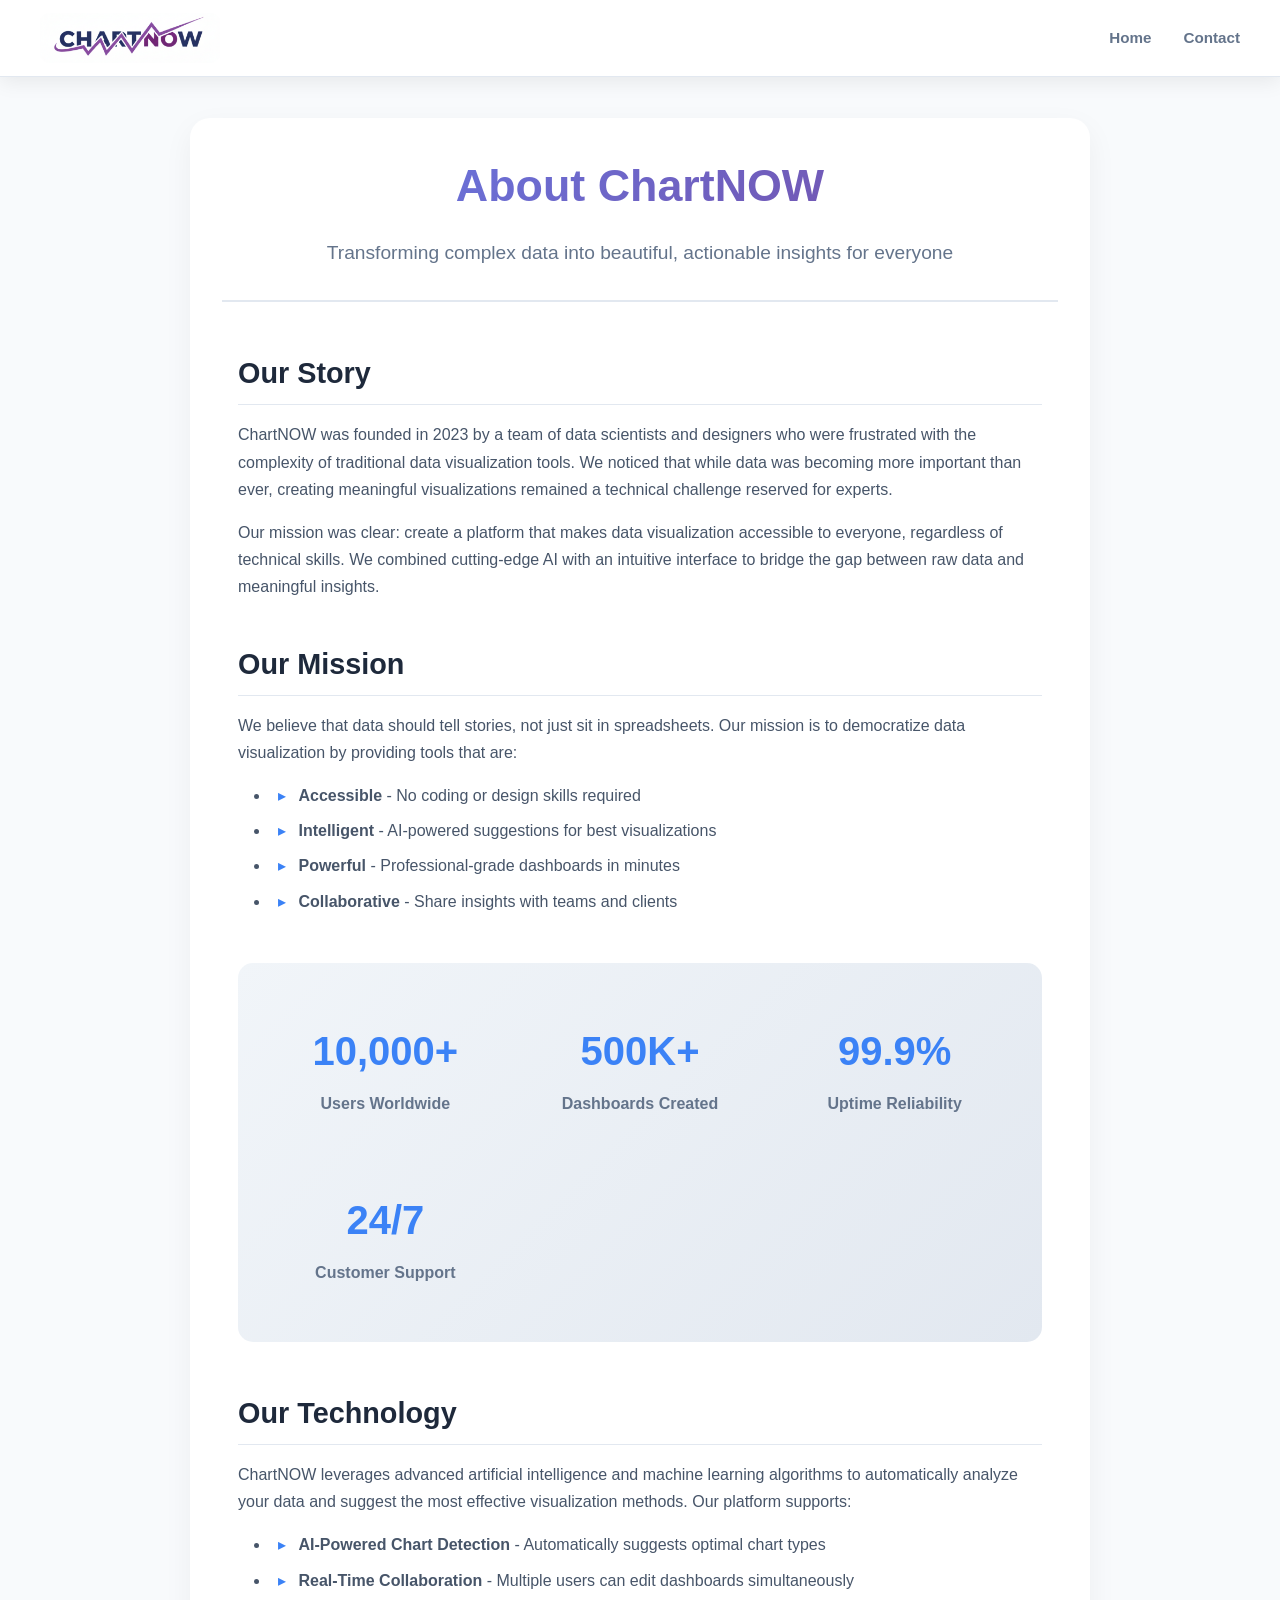
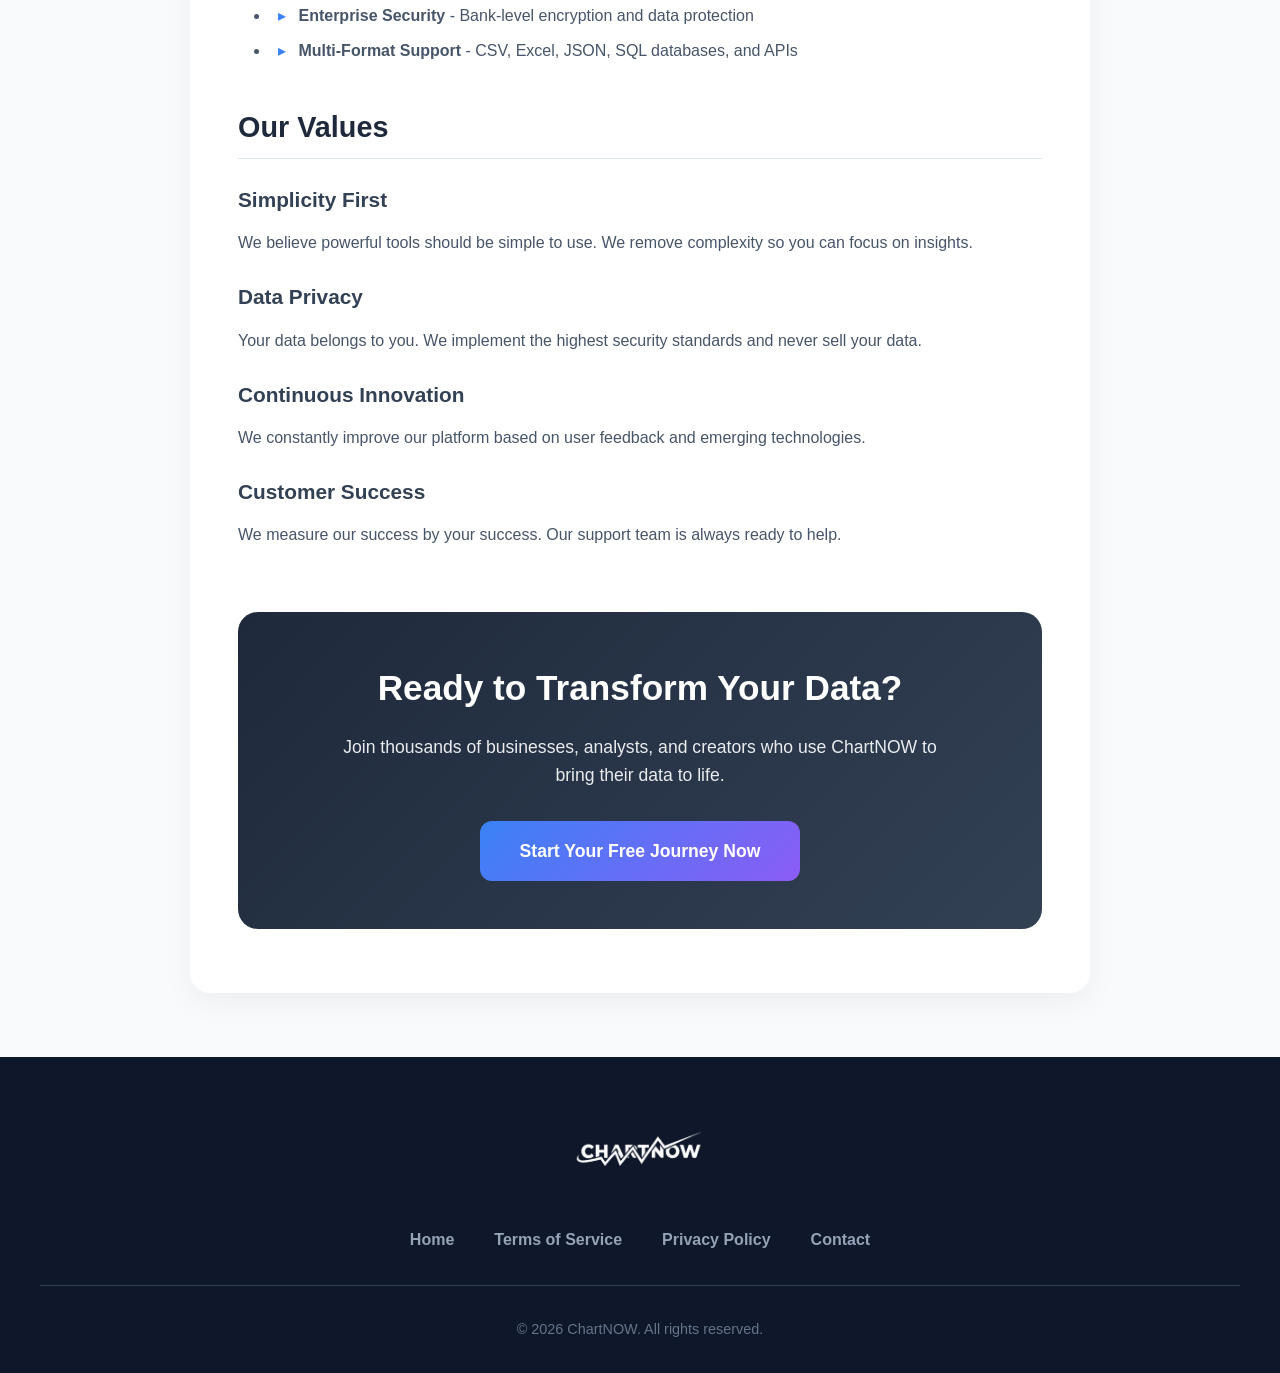
==== about.html @ 1c7181b8 "first commit" ====
<!DOCTYPE html>
<html lang="en">
  <head>
    <meta charset="UTF-8" />
    <meta name="viewport" content="width=device-width, initial-scale=1.0" />
    <title>About ChartNOW - Your Data Visualization Partner</title>
    <style>
      /* ===== RESET & BASE ===== */
      * {
        box-sizing: border-box;
        margin: 0;
        padding: 0;
        font-family: "Segoe UI", Arial, sans-serif;
      }

      body {
        background: #f8fafc;
        color: #1e293b;
        line-height: 1.6;
        padding-top: 70px;
      }

      /* ===== FIXED NAVBAR ===== */
      .navbar {
        position: fixed;
        top: 0;
        left: 0;
        width: 100%;
        background: white;
        box-shadow: 0 4px 20px rgba(0, 0, 0, 0.08);
        z-index: 1000;
        padding: 0.8rem 2rem;
        border-bottom: 1px solid #e2e8f0;
      }

      .navbar-container {
        max-width: 1200px;
        margin: 0 auto;
        display: flex;
        justify-content: space-between;
        align-items: center;
      }

      .navbar-brand {
        display: flex;
        align-items: center;
        gap: 12px;
        text-decoration: none;
      }

      .navbar-brand img {
        height: 80px;
        width: auto;
        max-width: 400px;
        object-fit: contain;
      }

      .navbar-brand img {
        height: 50px;
        width: 180px;
        border-radius: 10px;
        object-fit: cover;
      }

      .brand-name {
        font-size: 1.4rem;
        font-weight: 800;
        color: #1e293b;
        letter-spacing: -0.5px;
      }

      .ai-text {
        background: linear-gradient(135deg, #3b82f6, #8b5cf6);
        -webkit-background-clip: text;
        -webkit-text-fill-color: transparent;
        background-clip: text;
      }

      .navbar-links {
        display: flex;
        gap: 2rem;
        align-items: center;
      }

      .nav-link {
        color: #64748b;
        text-decoration: none;
        font-weight: 600;
        font-size: 0.95rem;
        transition: color 0.3s;
        padding: 0.5rem 0;
        position: relative;
      }

      .nav-link:hover {
        color: #3b82f6;
      }

      .nav-link::after {
        content: "";
        position: absolute;
        bottom: 0;
        left: 0;
        width: 0;
        height: 2px;
        background: linear-gradient(135deg, #3b82f6, #8b5cf6);
        transition: width 0.3s;
      }

      .nav-link:hover::after {
        width: 100%;
      }

      /* ===== ABOUT CONTENT ===== */
      .about-container {
        max-width: 900px;
        margin: 3rem auto;
        padding: 2rem;
        background: white;
        border-radius: 20px;
        box-shadow: 0 10px 30px rgba(0, 0, 0, 0.05);
      }

      .about-header {
        text-align: center;
        margin-bottom: 3rem;
        padding-bottom: 2rem;
        border-bottom: 2px solid #e2e8f0;
      }

      .about-header h1 {
        font-size: 2.8rem;
        font-weight: 800;
        margin-bottom: 1rem;
        background: linear-gradient(135deg, #667eea 0%, #764ba2 100%);
        -webkit-background-clip: text;
        -webkit-text-fill-color: transparent;
        background-clip: text;
      }

      .about-header p {
        color: #64748b;
        font-size: 1.2rem;
        max-width: 700px;
        margin: 0 auto;
        line-height: 1.6;
      }

      .about-content {
        padding: 0 1rem;
      }

      .about-section {
        margin-bottom: 2.5rem;
      }

      .about-section h2 {
        font-size: 1.8rem;
        font-weight: 700;
        color: #1e293b;
        margin-bottom: 1rem;
        padding-bottom: 0.5rem;
        border-bottom: 1px solid #e2e8f0;
      }

      .about-section h3 {
        font-size: 1.3rem;
        font-weight: 600;
        color: #334155;
        margin: 1.5rem 0 0.8rem;
      }

      .about-section p,
      .about-section ul {
        color: #475569;
        margin-bottom: 1rem;
        line-height: 1.7;
      }

      .about-section ul {
        padding-left: 2rem;
      }

      .about-section li {
        margin-bottom: 0.5rem;
        position: relative;
        padding-left: 0.5rem;
      }

      .about-section li:before {
        content: "▸";
        color: #3b82f6;
        margin-right: 0.5rem;
      }

      /* Stats Section */
      .stats-container {
        display: grid;
        grid-template-columns: repeat(auto-fit, minmax(200px, 1fr));
        gap: 1.5rem;
        margin: 3rem 0;
        padding: 2rem;
        background: linear-gradient(135deg, #f1f5f9 0%, #e2e8f0 100%);
        border-radius: 15px;
      }

      .stat-item {
        text-align: center;
        padding: 1.5rem;
      }

      .stat-number {
        font-size: 2.5rem;
        font-weight: 800;
        color: #3b82f6;
        margin-bottom: 0.5rem;
      }

      .stat-label {
        font-size: 1rem;
        color: #64748b;
        font-weight: 600;
      }

      /* Team Section */
      .team-container {
        display: grid;
        grid-template-columns: repeat(auto-fit, minmax(250px, 1fr));
        gap: 2rem;
        margin: 3rem 0;
      }

      .team-member {
        text-align: center;
        padding: 1.5rem;
        background: #f8fafc;
        border-radius: 15px;
        transition: transform 0.3s;
      }

      .team-member:hover {
        transform: translateY(-5px);
        box-shadow: 0 10px 25px rgba(0, 0, 0, 0.1);
      }

      .member-avatar {
        width: 100px;
        height: 100px;
        border-radius: 50%;
        background: linear-gradient(135deg, #3b82f6, #8b5cf6);
        margin: 0 auto 1rem;
        display: flex;
        align-items: center;
        justify-content: center;
        color: white;
        font-size: 2.5rem;
        font-weight: 700;
      }

      .member-name {
        font-size: 1.3rem;
        font-weight: 700;
        color: #1e293b;
        margin-bottom: 0.5rem;
      }

      .member-role {
        color: #3b82f6;
        font-weight: 600;
        margin-bottom: 1rem;
      }

      .member-bio {
        color: #64748b;
        font-size: 0.95rem;
        line-height: 1.5;
      }

      /* CTA Section */
      .about-cta {
        text-align: center;
        padding: 3rem;
        background: linear-gradient(135deg, #1e293b 0%, #334155 100%);
        border-radius: 20px;
        color: white;
        margin: 4rem 0 2rem;
      }

      .about-cta h2 {
        font-size: 2.2rem;
        font-weight: 800;
        margin-bottom: 1rem;
        color: white;
      }

      .about-cta p {
        font-size: 1.1rem;
        opacity: 0.9;
        margin-bottom: 2rem;
        max-width: 600px;
        margin-left: auto;
        margin-right: auto;
      }

      .cta-button {
        display: inline-block;
        padding: 1rem 2.5rem;
        background: linear-gradient(135deg, #3b82f6, #8b5cf6);
        color: white;
        text-decoration: none;
        border-radius: 12px;
        font-weight: 700;
        font-size: 1.1rem;
        transition: transform 0.3s, box-shadow 0.3s;
      }

      .cta-button:hover {
        transform: translateY(-3px);
        box-shadow: 0 15px 35px rgba(0, 0, 0, 0.2);
      }

      /* ===== FOOTER ===== */
      .site-footer {
        background: #0f172a;
        color: #cbd5e1;
        padding: 3rem 2rem 2rem;
        margin-top: 4rem;
      }

      .footer-container {
        max-width: 1200px;
        margin: 0 auto;
        text-align: center;
      }

      .footer-logo {
        display: flex;
        align-items: center;
        justify-content: center;
        gap: 12px;
        font-size: 1.5rem;
        font-weight: 800;
        color: white;
        margin-bottom: 2rem;
      }

      .footer-logo img {
        height: 40px;
        width: auto;
      }

      .footer-links {
        display: flex;
        justify-content: center;
        gap: 2.5rem;
        margin: 2rem 0;
        flex-wrap: wrap;
      }

      .footer-links a {
        color: #94a3b8;
        text-decoration: none;
        font-weight: 600;
        transition: color 0.3s;
      }

      .footer-links a:hover {
        color: #60a5fa;
      }

      .footer-copyright {
        font-size: 0.9rem;
        color: #64748b;
        padding-top: 2rem;
        border-top: 1px solid #334155;
      }

      img[src="chartnow_white.png"] {
        width: 150px;
        height: 90px;
      }

      /* ===== RESPONSIVE ===== */
      @media (max-width: 768px) {
        .navbar {
          padding: 0.8rem 1rem;
        }

        .about-container {
          margin: 2rem 1rem;
          padding: 1.5rem;
        }

        .about-header h1 {
          font-size: 2.2rem;
        }

        .stats-container {
          grid-template-columns: 1fr;
          padding: 1.5rem;
        }

        .team-container {
          grid-template-columns: 1fr;
        }

        .about-cta {
          padding: 2rem 1rem;
        }

        .footer-links {
          flex-direction: column;
          gap: 1rem;
        }
      }
    </style>
  </head>
  <body>
    <!-- ===== NAVBAR ===== -->
    <nav class="navbar">
      <div class="navbar-container">
        <a href="index.html" class="navbar-brand">
          <img src="chartnow_logo_style5v2.png" alt="ChartNOW Logo" />
        </a>
        <div class="navbar-links">
          <a href="index.html" class="nav-link">Home</a>
          <a href="contact.html" class="nav-link">Contact</a>
        </div>
      </div>
    </nav>

    <!-- ===== ABOUT CONTENT ===== -->
    <div class="about-container">
      <div class="about-header">
        <h1>About ChartNOW</h1>
        <p>
          Transforming complex data into beautiful, actionable insights for
          everyone
        </p>
      </div>

      <div class="about-content">
        <div class="about-section">
          <h2>Our Story</h2>
          <p>
            ChartNOW was founded in 2023 by a team of data scientists and
            designers who were frustrated with the complexity of traditional
            data visualization tools. We noticed that while data was becoming
            more important than ever, creating meaningful visualizations
            remained a technical challenge reserved for experts.
          </p>
          <p>
            Our mission was clear: create a platform that makes data
            visualization accessible to everyone, regardless of technical
            skills. We combined cutting-edge AI with an intuitive interface to
            bridge the gap between raw data and meaningful insights.
          </p>
        </div>

        <div class="about-section">
          <h2>Our Mission</h2>
          <p>
            We believe that data should tell stories, not just sit in
            spreadsheets. Our mission is to democratize data visualization by
            providing tools that are:
          </p>
          <ul>
            <li>
              <strong>Accessible</strong> - No coding or design skills required
            </li>
            <li>
              <strong>Intelligent</strong> - AI-powered suggestions for best
              visualizations
            </li>
            <li>
              <strong>Powerful</strong> - Professional-grade dashboards in
              minutes
            </li>
            <li>
              <strong>Collaborative</strong> - Share insights with teams and
              clients
            </li>
          </ul>
        </div>

        <!-- Stats Section -->
        <div class="stats-container">
          <div class="stat-item">
            <div class="stat-number">10,000+</div>
            <div class="stat-label">Users Worldwide</div>
          </div>
          <div class="stat-item">
            <div class="stat-number">500K+</div>
            <div class="stat-label">Dashboards Created</div>
          </div>
          <div class="stat-item">
            <div class="stat-number">99.9%</div>
            <div class="stat-label">Uptime Reliability</div>
          </div>
          <div class="stat-item">
            <div class="stat-number">24/7</div>
            <div class="stat-label">Customer Support</div>
          </div>
        </div>

        <div class="about-section">
          <h2>Our Technology</h2>
          <p>
            ChartNOW leverages advanced artificial intelligence and machine
            learning algorithms to automatically analyze your data and suggest
            the most effective visualization methods. Our platform supports:
          </p>
          <ul>
            <li>
              <strong>AI-Powered Chart Detection</strong> - Automatically
              suggests optimal chart types
            </li>
            <li>
              <strong>Real-Time Collaboration</strong> - Multiple users can edit
              dashboards simultaneously
            </li>
            <li>
              <strong>Enterprise Security</strong> - Bank-level encryption and
              data protection
            </li>
            <li>
              <strong>Multi-Format Support</strong> - CSV, Excel, JSON, SQL
              databases, and APIs
            </li>
          </ul>
        </div>

        <!-- Team Section
        <div class="about-section">
          <h2>Our Team</h2>
          <p>
            We're a passionate team of data enthusiasts, designers, and
            engineers committed to making data visualization better for
            everyone.
          </p>
          <div class="team-container">
            <div class="team-member">
              <div class="member-avatar">AJ</div>
              <div class="member-name">Alex Johnson</div>
              <div class="member-role">CEO & Founder</div>
              <div class="member-bio">
                Former data scientist with 10+ years in data visualization and
                AI research.
              </div>
            </div>

            <div class="team-member">
              <div class="member-avatar">MS</div>
              <div class="member-name">Maria Sanchez</div>
              <div class="member-role">Head of Product</div>
              <div class="member-bio">
                UI/UX expert focused on creating intuitive data experiences.
              </div>
            </div>

            <div class="team-member">
              <div class="member-avatar">DR</div>
              <div class="member-name">David Chen</div>
              <div class="member-role">Lead AI Engineer</div>
              <div class="member-bio">
                Machine learning specialist with PhD in Computer Science.
              </div>
            </div>
          </div>
        </div> -->

        <div class="about-section">
          <h2>Our Values</h2>
          <h3>Simplicity First</h3>
          <p>
            We believe powerful tools should be simple to use. We remove
            complexity so you can focus on insights.
          </p>

          <h3>Data Privacy</h3>
          <p>
            Your data belongs to you. We implement the highest security
            standards and never sell your data.
          </p>

          <h3>Continuous Innovation</h3>
          <p>
            We constantly improve our platform based on user feedback and
            emerging technologies.
          </p>

          <h3>Customer Success</h3>
          <p>
            We measure our success by your success. Our support team is always
            ready to help.
          </p>
        </div>

        <!-- CTA Section -->
        <div class="about-cta">
          <h2>Ready to Transform Your Data?</h2>
          <p>
            Join thousands of businesses, analysts, and creators who use
            ChartNOW to bring their data to life.
          </p>
          <a href="index.html" class="cta-button"
            >Start Your Free Journey Now</a
          >
        </div>
      </div>
    </div>

    <!-- ===== FOOTER ===== -->
    <footer class="site-footer">
      <div class="footer-container">
        <div class="footer-logo">
          <img
            src="chartnow_white.png"
            alt="ChartNOW Logo"
            width="150"
            height="90"
          />
        </div>
        <div class="footer-links">
          <a href="index.html">Home</a>
          <a href="terms.html">Terms of Service</a>
          <a href="privacy.html">Privacy Policy</a>
          <a href="contact.html">Contact</a>
        </div>
        <div class="footer-copyright">
          © 2026 ChartNOW. All rights reserved.
        </div>
      </div>
    </footer>
  </body>
</html>
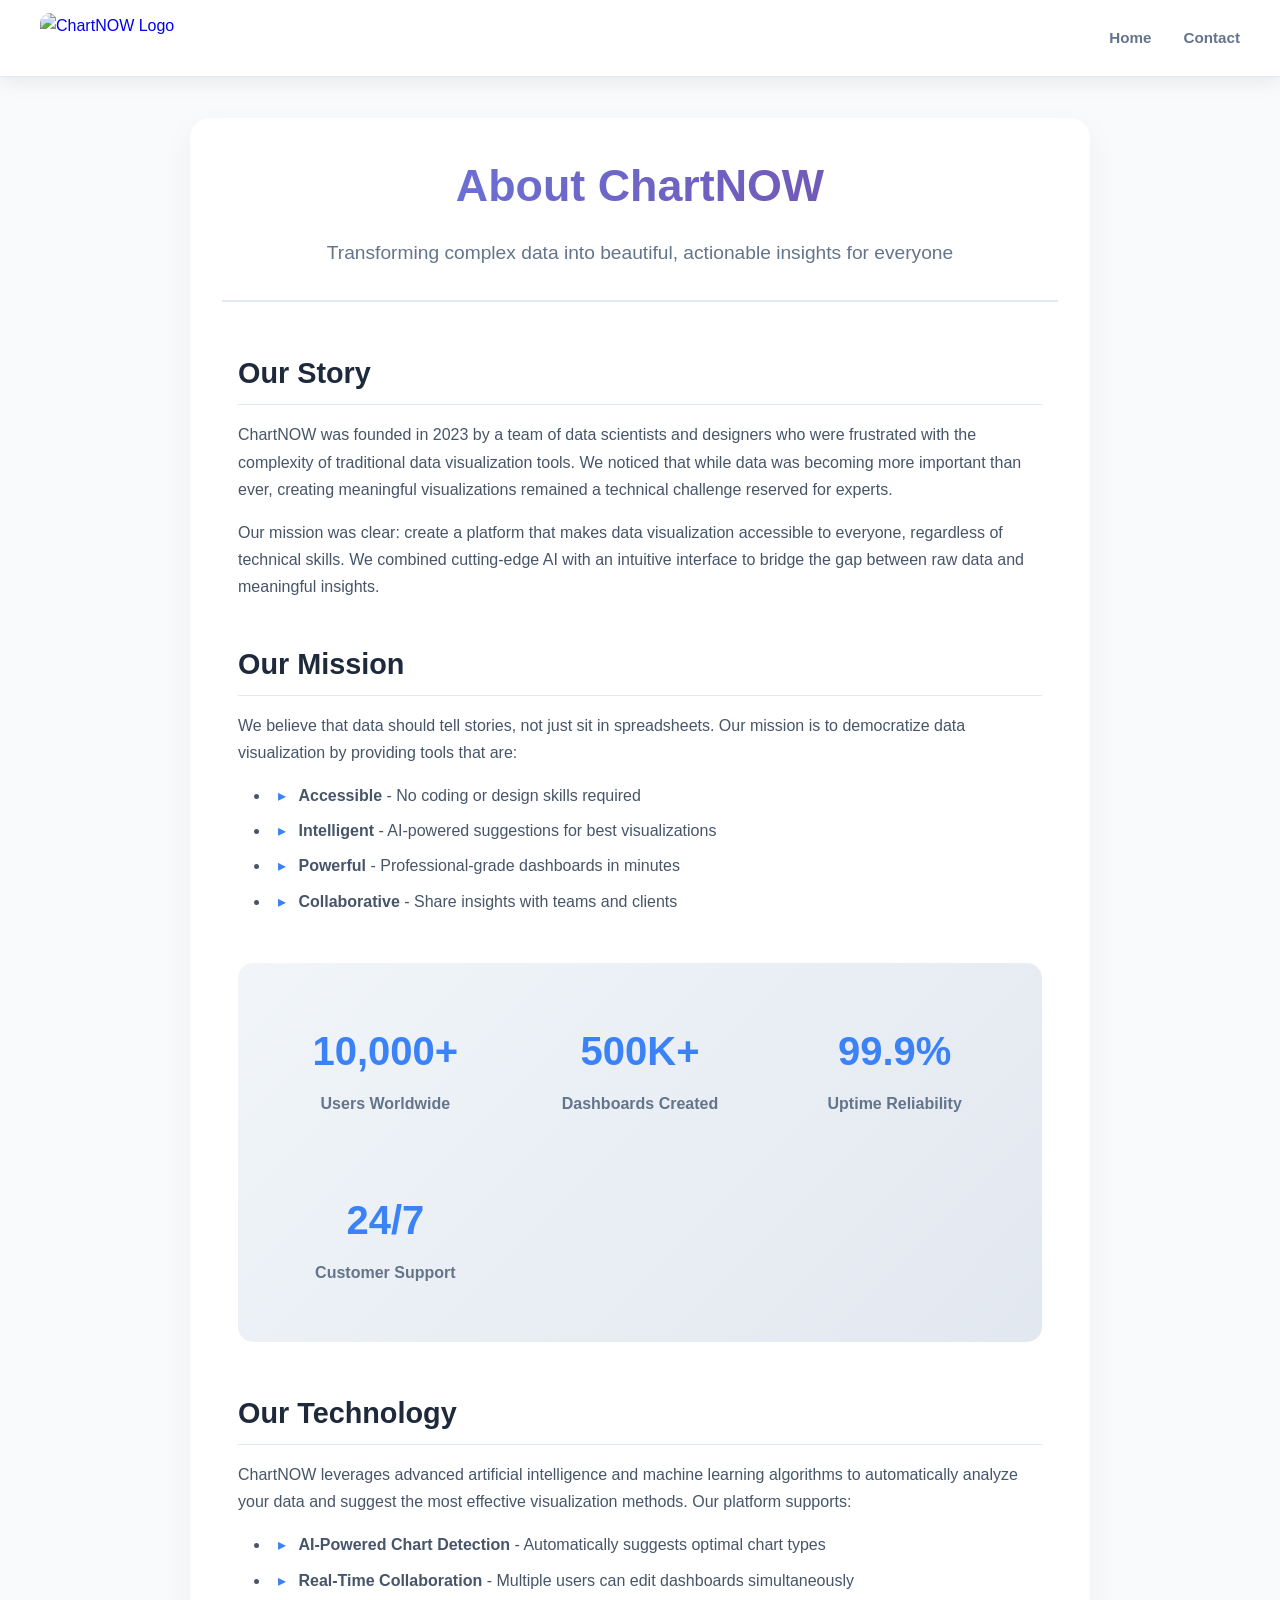
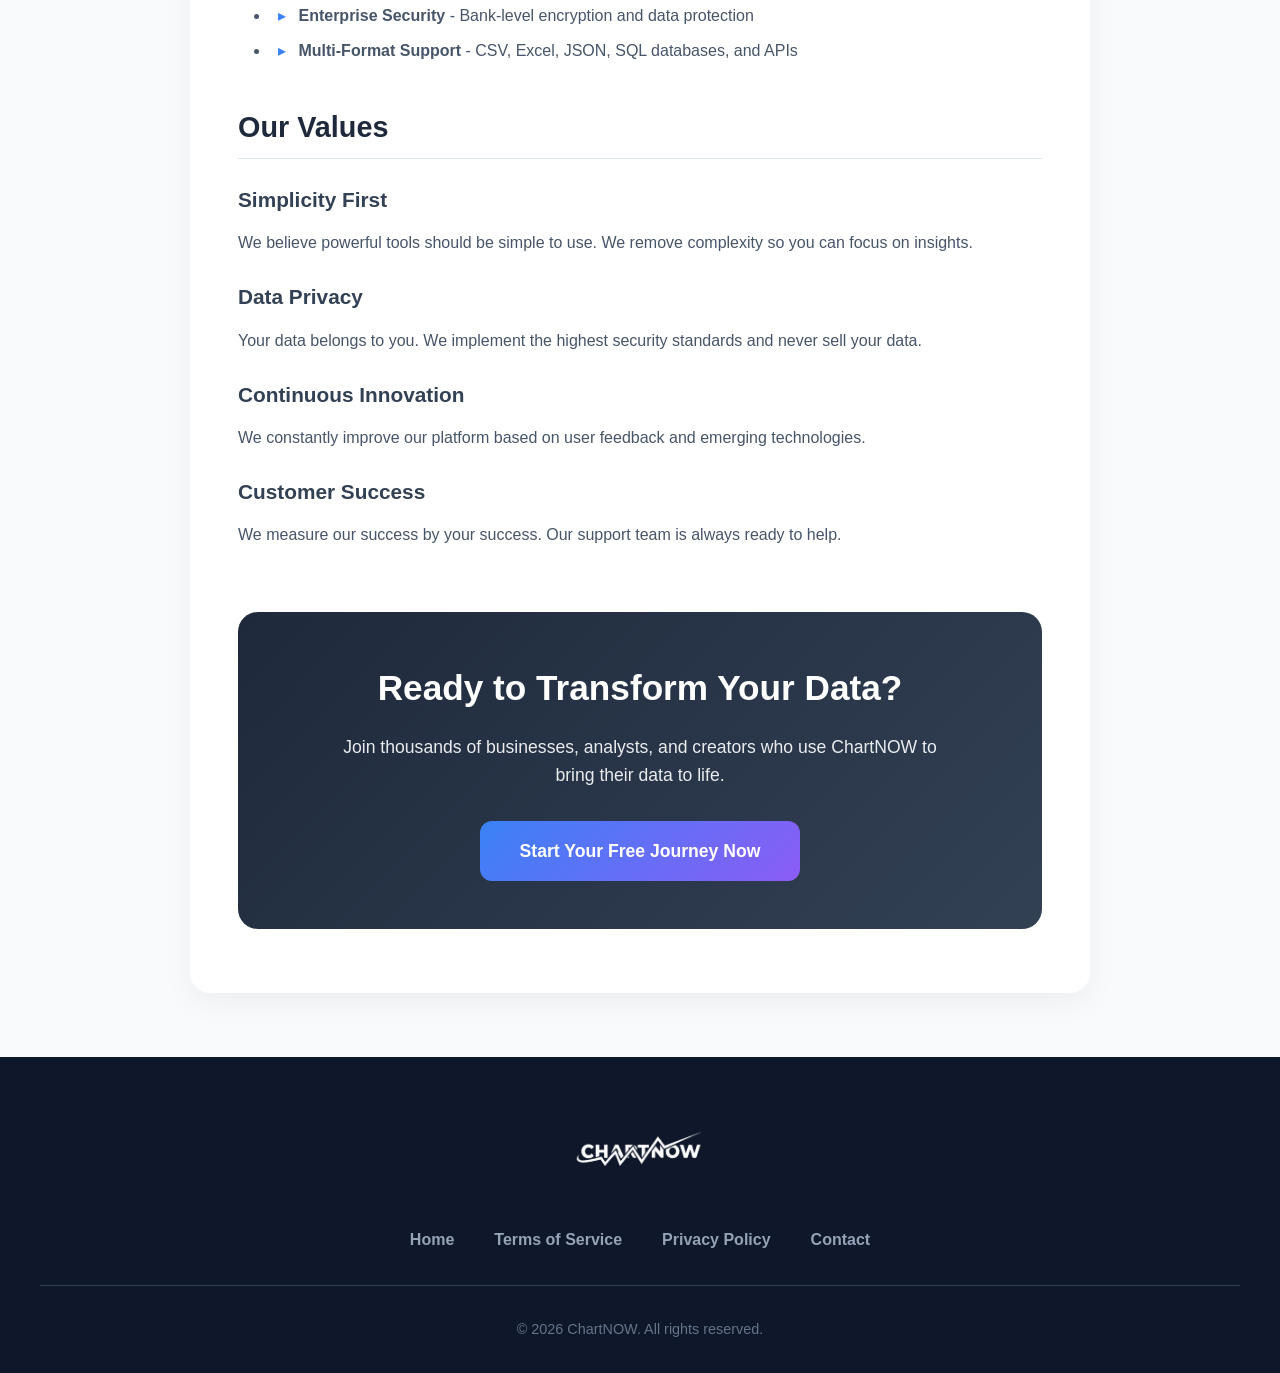
==== commit d222e446: "ogranised pics" ====
--- a/about.html
+++ b/about.html
@@ -420,7 +420,10 @@
     <nav class="navbar">
       <div class="navbar-container">
         <a href="index.html" class="navbar-brand">
-          <img src="chartnow_logo_style5v2.png" alt="ChartNOW Logo" />
+          <img
+            src="C:\Users\moadh\OneDrive\Documents\Desktop\chartNOW-v2\pics\chartnow_logo_style5v2.png"
+            alt="ChartNOW Logo"
+          />
         </a>
         <div class="navbar-links">
           <a href="index.html" class="nav-link">Home</a>
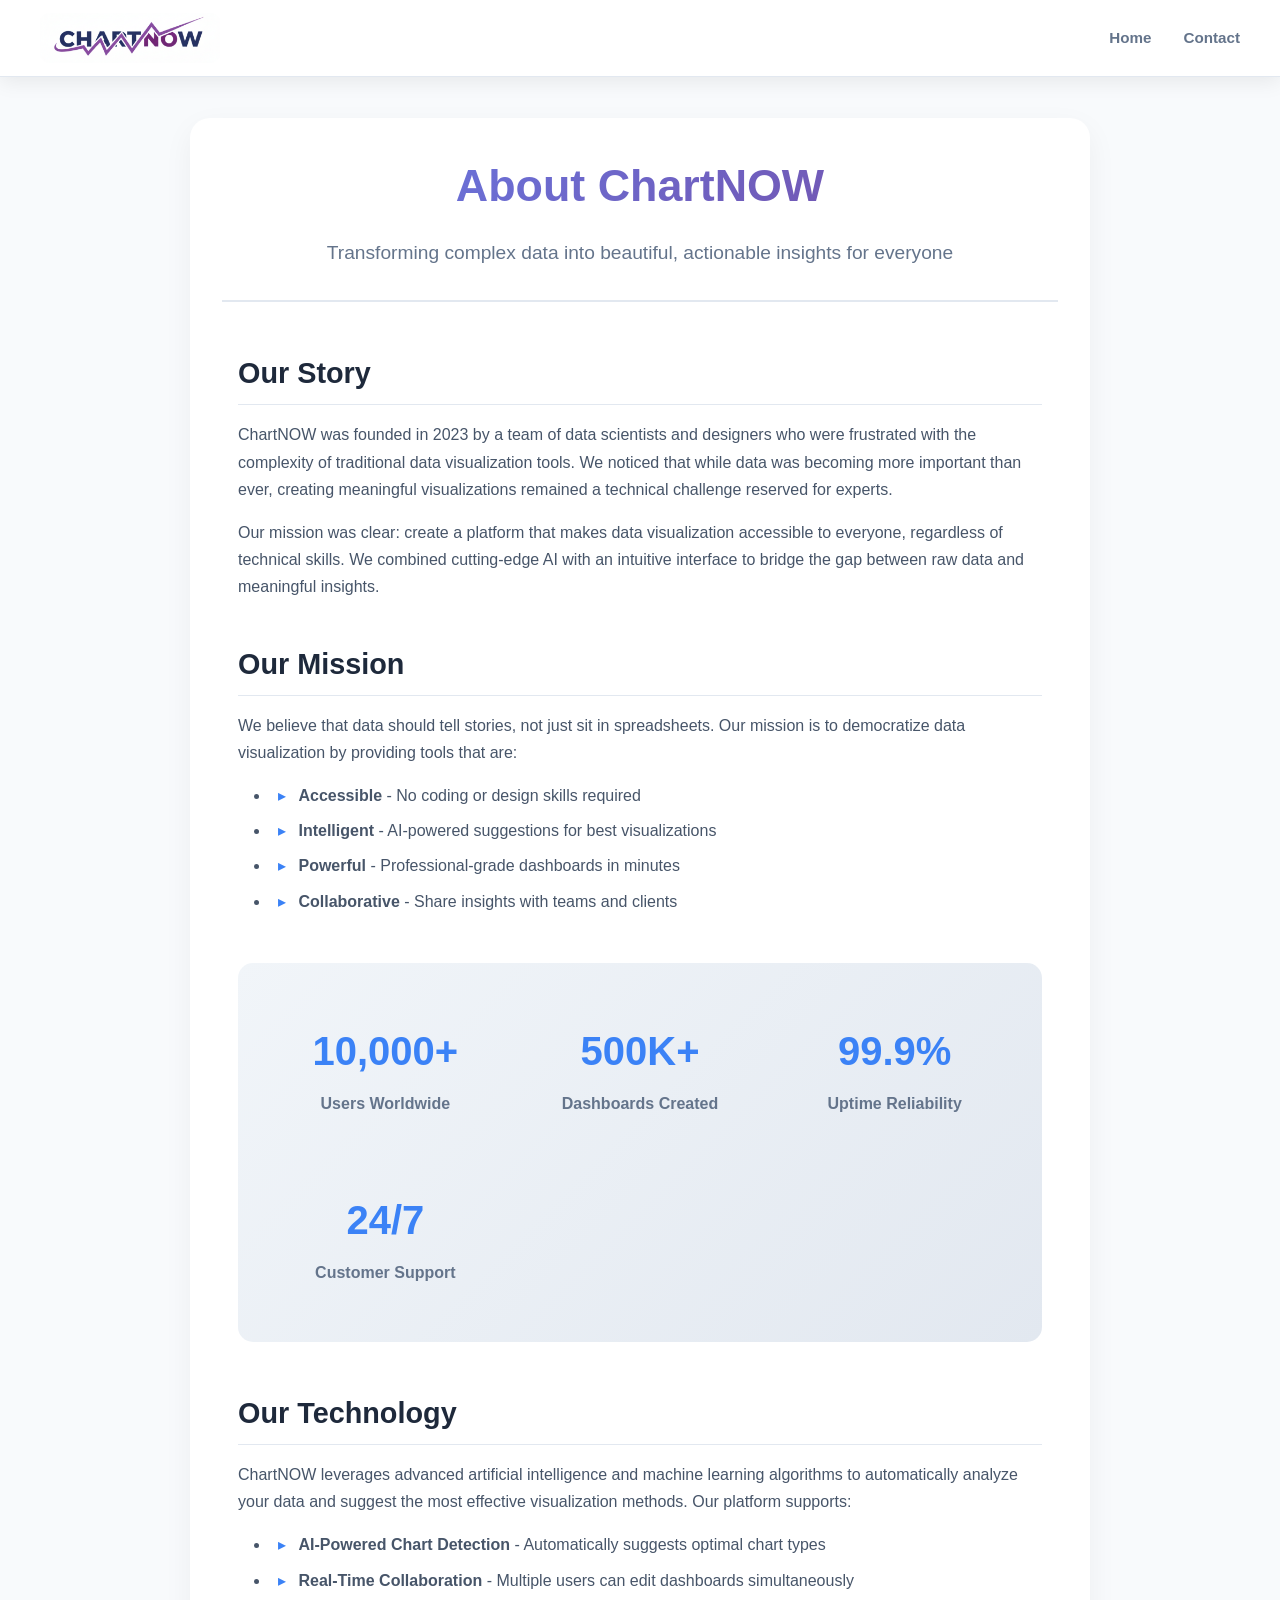
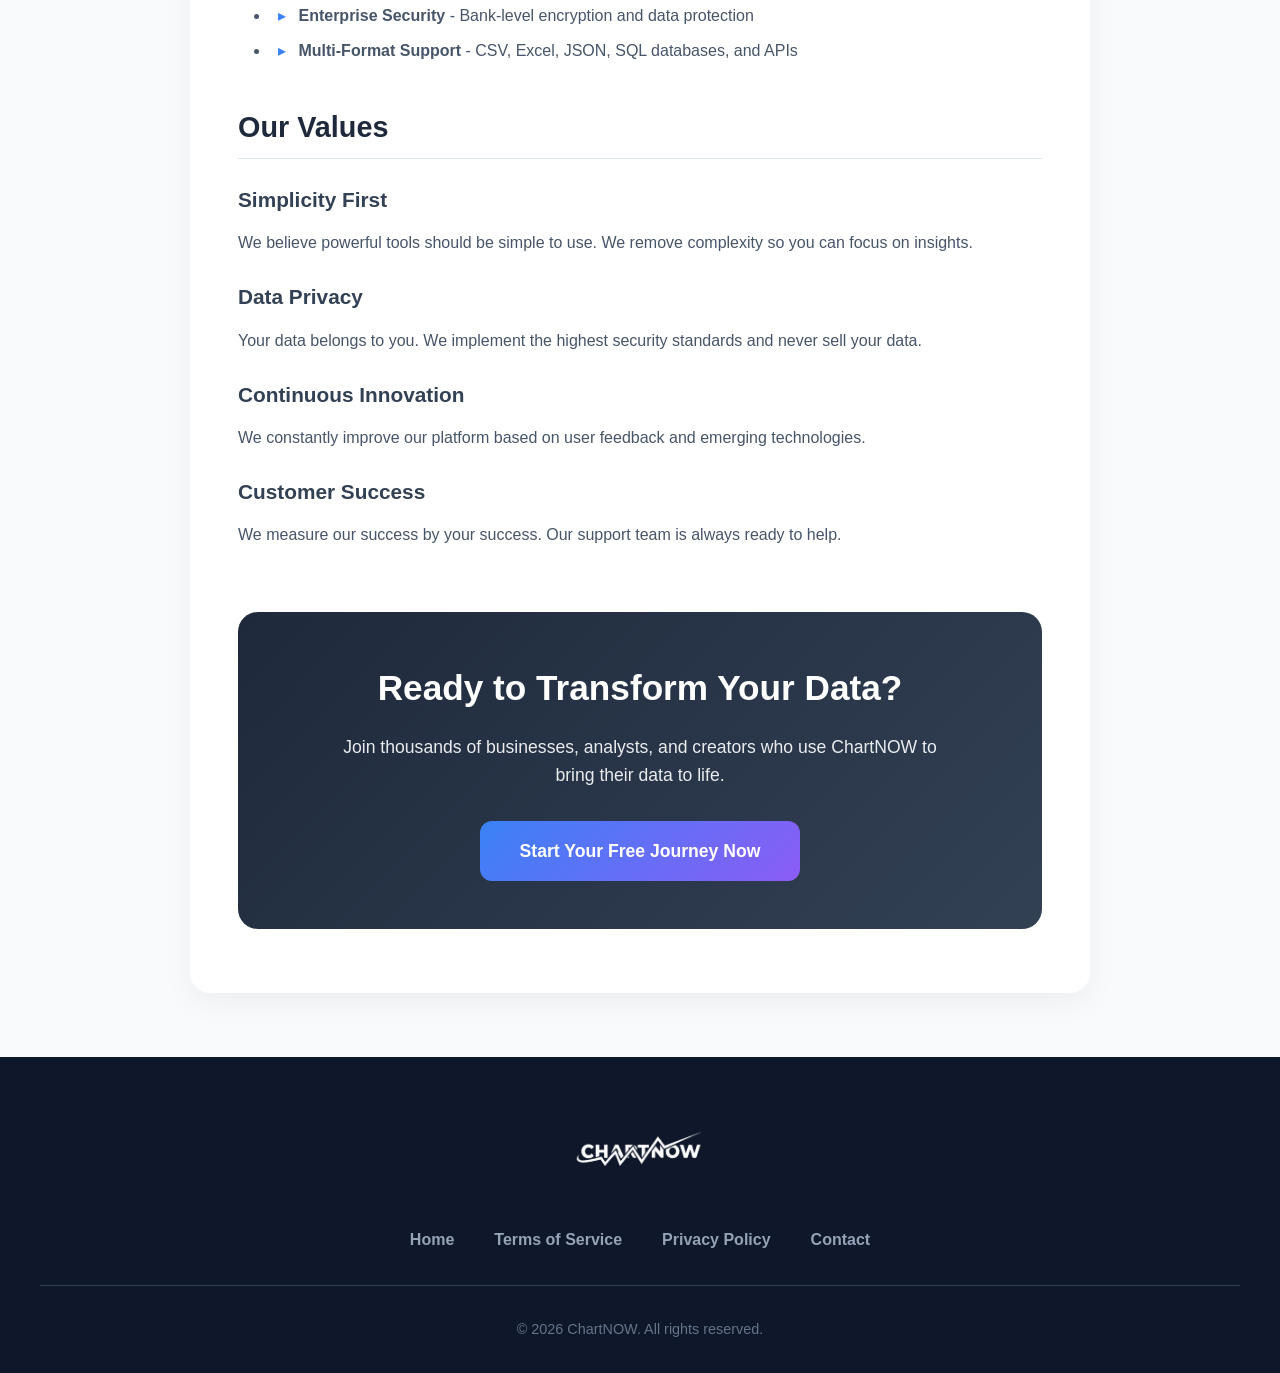
==== commit 193d8e1e: "fixed pic path" ====
--- a/about.html
+++ b/about.html
@@ -420,10 +420,7 @@
     <nav class="navbar">
       <div class="navbar-container">
         <a href="index.html" class="navbar-brand">
-          <img
-            src="C:\Users\moadh\OneDrive\Documents\Desktop\chartNOW-v2\pics\chartnow_logo_style5v2.png"
-            alt="ChartNOW Logo"
-          />
+          <img src=".\pics\chartnow_logo_style5v2.png" alt="ChartNOW Logo" />
         </a>
         <div class="navbar-links">
           <a href="index.html" class="nav-link">Home</a>
